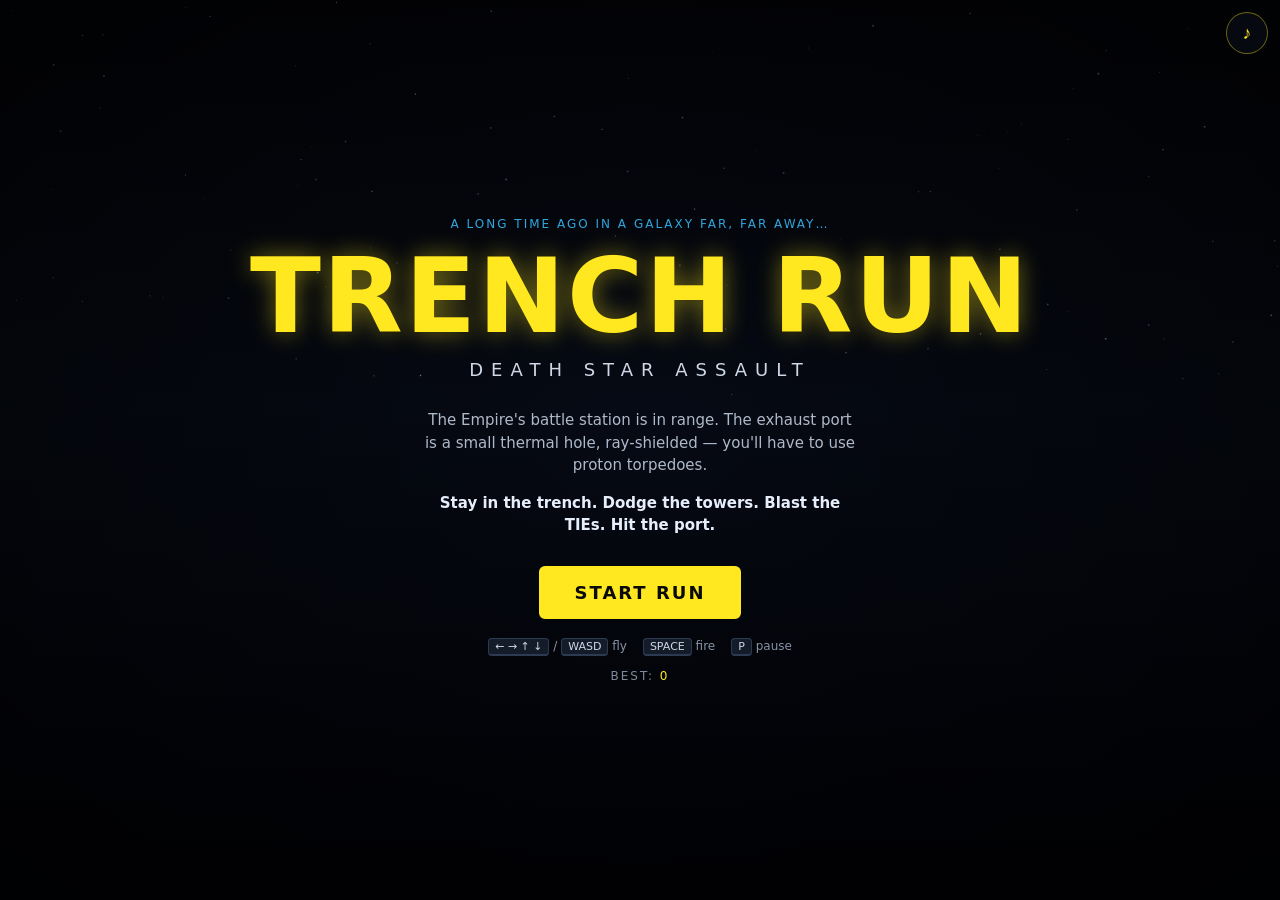
==== index.html @ b116ce04 "Trench Run: Death Star Assault — Star Wars trench-run arcade game Pseudo-3D X-wing trench shooter bu" ====
<!DOCTYPE html>
<html lang="en">
<head>
<meta charset="UTF-8" />
<meta name="viewport" content="width=device-width, initial-scale=1.0, viewport-fit=cover" />
<meta name="theme-color" content="#000000" />
<meta name="description" content="Trench Run — a Star Wars-inspired Death Star trench-run arcade shooter. Pilot your X-wing, blast TIE fighters, and fire torpedoes into the exhaust port." />
<title>TRENCH RUN — Death Star Assault</title>
<link rel="stylesheet" href="style.css" />
<link rel="icon" href="data:image/svg+xml,%3Csvg xmlns='http://www.w3.org/2000/svg' viewBox='0 0 100 100'%3E%3Ccircle cx='50' cy='50' r='46' fill='%23000' stroke='%23ffe81f' stroke-width='4'/%3E%3Ccircle cx='66' cy='38' r='12' fill='none' stroke='%23ffe81f' stroke-width='3'/%3E%3C/svg%3E" />
</head>
<body>
  <div id="game-wrap">
    <canvas id="game"></canvas>

    <!-- HUD -->
    <div id="hud" class="hidden" aria-hidden="true">
      <div class="hud-row hud-top">
        <div class="hud-block">
          <span class="hud-label">SHIELDS</span>
          <div class="bar"><div id="shield-fill" class="bar-fill"></div></div>
        </div>
        <div class="hud-block hud-center">
          <span class="hud-label">SCORE</span>
          <span id="score" class="hud-value">0</span>
        </div>
        <div class="hud-block hud-right">
          <span class="hud-label">APPROACH</span>
          <div class="bar"><div id="dist-fill" class="bar-fill dist"></div></div>
        </div>
      </div>
      <div id="targeting" class="targeting hidden">⟢ STAY ON TARGET ⟣</div>
    </div>

    <!-- Touch controls -->
    <div id="touch-controls" class="hidden">
      <button id="fire-btn" aria-label="Fire">FIRE</button>
    </div>

    <!-- Title / menus -->
    <div id="overlay" class="overlay">
      <div id="title-screen" class="screen">
        <div class="crawl-badge">A LONG TIME AGO IN A GALAXY FAR, FAR AWAY…</div>
        <h1 class="logo">TRENCH&nbsp;RUN</h1>
        <p class="subtitle">DEATH STAR ASSAULT</p>
        <div class="brief">
          <p>The Empire's battle station is in range. The exhaust port is a small thermal hole, ray-shielded — you'll have to use proton torpedoes.</p>
          <p><strong>Stay in the trench. Dodge the towers. Blast the TIEs. Hit the port.</strong></p>
        </div>
        <button id="start-btn" class="btn primary">START RUN</button>
        <div class="controls-hint">
          <span><kbd>← → ↑ ↓</kbd> / <kbd>WASD</kbd> fly</span>
          <span><kbd>SPACE</kbd> fire</span>
          <span><kbd>P</kbd> pause</span>
          <span class="touch-only">Drag to fly · auto-fire</span>
        </div>
        <div class="hiscore-line">BEST: <span id="title-hiscore">0</span></div>
      </div>

      <div id="pause-screen" class="screen hidden">
        <h2 class="panel-title">PAUSED</h2>
        <button id="resume-btn" class="btn primary">RESUME</button>
        <button id="restart-btn" class="btn">ABORT &amp; RESTART</button>
      </div>

      <div id="end-screen" class="screen hidden">
        <h2 id="end-title" class="panel-title">DESTROYED</h2>
        <p id="end-msg" class="end-msg"></p>
        <div class="score-final">
          <div>SCORE <span id="final-score">0</span></div>
          <div>BEST <span id="final-best">0</span></div>
        </div>
        <button id="again-btn" class="btn primary">FLY AGAIN</button>
      </div>
    </div>

    <!-- top-right utility buttons -->
    <div id="util">
      <button id="mute-btn" class="util-btn" aria-label="Sound on" aria-pressed="false" title="Sound">♪</button>
      <button id="pause-toggle" class="util-btn hidden" aria-label="Pause" title="Pause">⏸</button>
    </div>
  </div>

  <script src="game.js"></script>
</body>
</html>
---- style.css ----
:root{
  --gold:#ffe81f;
  --gold-dim:#c9b417;
  --red:#ff3b30;
  --blue:#39c2ff;
  --green:#6bff5a;
  --panel:rgba(8,12,20,0.82);
  --hud-font:"Segoe UI",Roboto,system-ui,sans-serif;
}

*{box-sizing:border-box;-webkit-tap-highlight-color:transparent;}
html,body{
  margin:0;padding:0;height:100%;width:100%;
  background:#000;color:#dfe7f2;
  font-family:var(--hud-font);
  overflow:hidden;
  overscroll-behavior:none;
}

#game-wrap{
  position:fixed;inset:0;
  display:flex;align-items:center;justify-content:center;
  background:radial-gradient(ellipse at 50% 30%,#0a1224 0%,#02040a 60%,#000 100%);
}
canvas#game{
  display:block;width:100%;height:100%;
  image-rendering:optimizeSpeed;
  touch-action:none;            /* gameplay owns gestures; menus can still scroll */
}

.hidden{display:none !important;}

/* ---------- HUD ---------- */
#hud{
  position:absolute;inset:0;
  pointer-events:none;
  padding:max(14px,env(safe-area-inset-top)) max(16px,env(safe-area-inset-right)) 16px max(16px,env(safe-area-inset-left));
  font-weight:600;
  text-shadow:0 0 6px rgba(0,0,0,0.9);
}
.hud-row{display:flex;justify-content:space-between;align-items:flex-start;gap:12px;}
.hud-block{display:flex;flex-direction:column;gap:4px;min-width:0;}
.hud-center{align-items:center;min-width:80px;}
.hud-right{align-items:flex-end;padding-right:92px;}  /* clear the mute/pause buttons */
.hud-label{font-size:11px;letter-spacing:2px;color:var(--gold);opacity:.85;}
.hud-value{font-size:26px;font-variant-numeric:tabular-nums;line-height:1;letter-spacing:1px;}
.bar{
  width:clamp(72px,26vw,130px);height:10px;border:1px solid rgba(255,232,31,.45);
  background:rgba(255,232,31,.08);border-radius:2px;overflow:hidden;
}
.hud-right .bar{direction:rtl;}
.bar-fill{height:100%;width:100%;background:linear-gradient(90deg,var(--green),#bfff5a);transition:width .12s linear,background .3s;}
.bar-fill.dist{background:linear-gradient(90deg,var(--blue),#bfe9ff);}

.targeting{
  position:absolute;left:50%;top:64px;transform:translateX(-50%);
  color:var(--gold);font-size:clamp(13px,3.4vw,18px);letter-spacing:3px;
  animation:pulse 1s ease-in-out infinite;
}
@keyframes pulse{0%,100%{opacity:.4}50%{opacity:1}}

/* ---------- overlay / screens ---------- */
.overlay{
  position:absolute;inset:0;
  display:flex;align-items:flex-start;justify-content:center;
  text-align:center;padding:24px;
  background:radial-gradient(ellipse at center,rgba(0,0,0,.35),rgba(0,0,0,.78));
  z-index:5;
  overflow-y:auto;-webkit-overflow-scrolling:touch;touch-action:pan-y;
}
.screen{
  max-width:560px;width:100%;margin:auto 0;   /* centre when it fits, scroll when it doesn't */
  display:flex;flex-direction:column;align-items:center;gap:14px;
  animation:fade .4s ease;
}
@keyframes fade{from{opacity:0;transform:translateY(8px)}to{opacity:1;transform:none}}

.crawl-badge{
  color:var(--blue);font-size:clamp(9px,2.4vw,12px);letter-spacing:2px;
  opacity:.85;margin-bottom:4px;
}
.logo{
  margin:0;color:var(--gold);
  font-size:clamp(48px,15vw,104px);font-weight:900;line-height:.92;
  letter-spacing:2px;
  text-shadow:0 0 24px rgba(255,232,31,.45),0 0 2px #000;
}
.subtitle{margin:0;letter-spacing:8px;font-size:clamp(12px,3.4vw,18px);color:#cfd8e6;}
.brief{font-size:clamp(13px,3.4vw,15px);line-height:1.5;color:#aeb9c9;max-width:440px;}
.brief strong{color:#e7eefb;}
.panel-title{
  color:var(--gold);font-size:clamp(28px,9vw,52px);margin:0 0 6px;letter-spacing:3px;
  text-shadow:0 0 18px rgba(255,232,31,.4);
}
#end-title.fail{color:var(--red);text-shadow:0 0 18px rgba(255,59,48,.5);}
.end-msg{font-size:clamp(13px,3.6vw,16px);color:#b9c4d4;max-width:420px;line-height:1.5;margin:0;}

.btn{
  pointer-events:auto;cursor:pointer;
  font-family:inherit;font-weight:800;letter-spacing:2px;
  font-size:clamp(15px,4vw,18px);
  padding:14px 34px;border-radius:6px;
  border:2px solid var(--gold);
  background:transparent;color:var(--gold);
  transition:transform .08s,background .15s,color .15s,box-shadow .15s;
  min-width:200px;
}
.btn:hover,.btn:focus-visible{background:var(--gold);color:#0a0a0a;box-shadow:0 0 22px rgba(255,232,31,.4);outline:none;}
.btn:active{transform:scale(.96);}
.btn.primary{background:var(--gold);color:#0a0a0a;}
.btn.primary:hover{box-shadow:0 0 28px rgba(255,232,31,.6);}

.controls-hint{
  display:flex;flex-wrap:wrap;gap:8px 16px;justify-content:center;
  font-size:12px;color:#8794a6;margin-top:6px;
}
kbd{
  background:#141b29;border:1px solid #2c3a52;border-bottom-width:2px;
  border-radius:4px;padding:1px 6px;color:#cdd7e6;font-size:11px;font-family:inherit;
}
.score-final{display:flex;gap:28px;justify-content:center;font-size:clamp(13px,3.6vw,15px);color:#9fb0c4;letter-spacing:2px;margin:2px 0;}
.score-final span{display:block;color:var(--gold);font-size:clamp(26px,8vw,38px);font-weight:800;font-variant-numeric:tabular-nums;}
.hiscore-line{font-size:12px;letter-spacing:2px;color:#7d8a9c;margin-top:2px;}
.hiscore-line span{color:var(--gold);}

/* ---------- util buttons ---------- */
#util{position:absolute;top:max(12px,env(safe-area-inset-top));right:max(12px,env(safe-area-inset-right));display:flex;gap:8px;z-index:6;}
.util-btn{
  pointer-events:auto;cursor:pointer;
  width:42px;height:42px;border-radius:50%;
  border:1px solid rgba(255,232,31,.4);
  background:var(--panel);color:var(--gold);
  font-size:18px;line-height:1;display:flex;align-items:center;justify-content:center;
}
.util-btn.off{color:#5a6678;border-color:#2b3a52;}

/* ---------- touch fire ---------- */
#touch-controls{position:absolute;inset:0;pointer-events:none;z-index:4;}
#fire-btn{
  pointer-events:auto;cursor:pointer;
  position:absolute;right:max(20px,env(safe-area-inset-right));bottom:max(24px,env(safe-area-inset-bottom));
  width:96px;height:96px;border-radius:50%;
  border:2px solid var(--red);
  background:radial-gradient(circle at 50% 40%,rgba(255,59,48,.35),rgba(255,59,48,.1));
  color:#ffd7d4;font-weight:900;letter-spacing:2px;font-size:16px;
  user-select:none;
}
#fire-btn:active{background:radial-gradient(circle at 50% 40%,rgba(255,59,48,.6),rgba(255,59,48,.2));transform:scale(.95);}

/* show touch-only hints only on coarse pointers */
.touch-only{display:none;}
@media (pointer:coarse){
  .touch-only{display:inline;}
  .controls-hint .desktop-only{display:none;}
}
@media (min-width:560px) and (pointer:fine){
  #touch-controls{display:none !important;}
}

/* respect reduced-motion: drop the decorative UI animations (gameplay is unaffected) */
@media (prefers-reduced-motion:reduce){
  .targeting{animation:none;opacity:.9;}
  .screen{animation:none;}
  .btn{transition:none;}
}

/* short viewports (phones in landscape): compact the menu so the primary button fits */
@media (max-height:480px){
  .overlay{padding:12px;}
  .screen{gap:8px;}
  .logo{font-size:clamp(40px,11vw,64px);}
  .subtitle{font-size:clamp(11px,3vw,15px);letter-spacing:5px;}
  .brief{font-size:13px;line-height:1.35;}
  .brief p{margin:4px 0;}
  .btn{padding:11px 28px;}
}
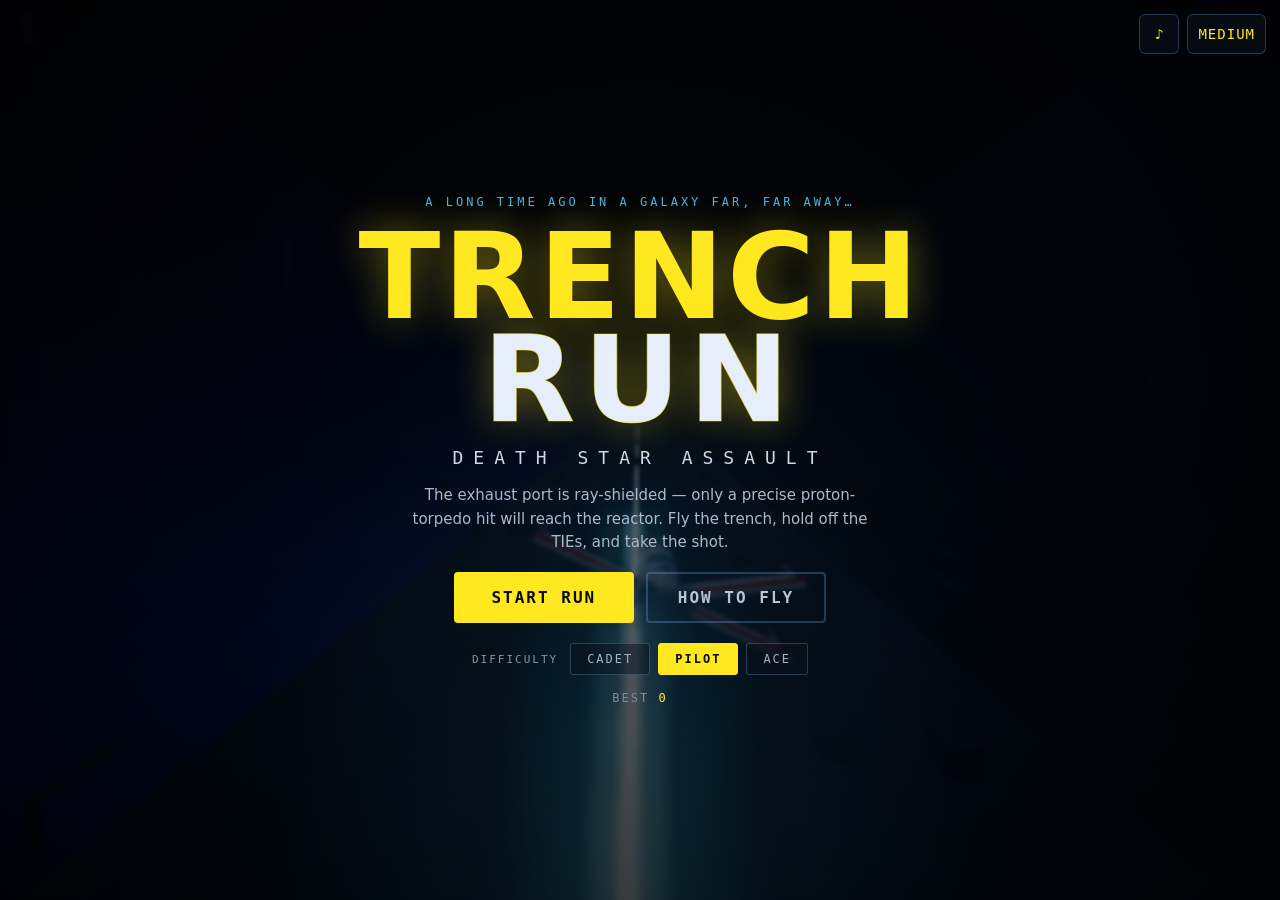
==== commit 9117dc60: "Rebuild Trench Run as a real-time 3D WebGL game (Three.js) Full rewrite from the 2D canvas prototype" ====
--- a/index.html
+++ b/index.html
@@ -4,83 +4,140 @@
 <meta charset="UTF-8" />
 <meta name="viewport" content="width=device-width, initial-scale=1.0, viewport-fit=cover" />
 <meta name="theme-color" content="#000000" />
-<meta name="description" content="Trench Run — a Star Wars-inspired Death Star trench-run arcade shooter. Pilot your X-wing, blast TIE fighters, and fire torpedoes into the exhaust port." />
+<meta name="description" content="Trench Run — a real-time 3D Star Wars-inspired X-wing trench-run shooter. Dogfight TIE fighters, dodge the trench, and torpedo the exhaust port." />
 <title>TRENCH RUN — Death Star Assault</title>
-<link rel="stylesheet" href="style.css" />
+<link rel="stylesheet" href="styles.css" />
 <link rel="icon" href="data:image/svg+xml,%3Csvg xmlns='http://www.w3.org/2000/svg' viewBox='0 0 100 100'%3E%3Ccircle cx='50' cy='50' r='46' fill='%23000' stroke='%23ffe81f' stroke-width='4'/%3E%3Ccircle cx='66' cy='38' r='12' fill='none' stroke='%23ffe81f' stroke-width='3'/%3E%3C/svg%3E" />
+<script type="importmap">
+{
+  "imports": {
+    "three": "./vendor/three/three.module.min.js",
+    "three/addons/": "./vendor/three/addons/"
+  }
+}
+</script>
 </head>
 <body>
-  <div id="game-wrap">
-    <canvas id="game"></canvas>
+  <div id="stage">
+    <canvas id="scene"></canvas>
+    <canvas id="hud"></canvas>
 
-    <!-- HUD -->
-    <div id="hud" class="hidden" aria-hidden="true">
-      <div class="hud-row hud-top">
-        <div class="hud-block">
-          <span class="hud-label">SHIELDS</span>
-          <div class="bar"><div id="shield-fill" class="bar-fill"></div></div>
+    <!-- Static HUD frame (HTML/CSS) -->
+    <div id="frame" class="hidden" aria-hidden="true">
+      <div class="corner tl">
+        <div class="gauge">
+          <span class="glabel">HULL</span>
+          <div class="meter"><i id="hull-fill"></i></div>
         </div>
-        <div class="hud-block hud-center">
-          <span class="hud-label">SCORE</span>
-          <span id="score" class="hud-value">0</span>
-        </div>
-        <div class="hud-block hud-right">
-          <span class="hud-label">APPROACH</span>
-          <div class="bar"><div id="dist-fill" class="bar-fill dist"></div></div>
+        <div class="gauge">
+          <span class="glabel">SHIELDS</span>
+          <div class="meter shield"><i id="shield-fill"></i></div>
         </div>
       </div>
-      <div id="targeting" class="targeting hidden">⟢ STAY ON TARGET ⟣</div>
+
+      <div class="corner tr">
+        <div class="readout"><span class="rlabel">SCORE</span><span id="score" class="rval">0</span></div>
+        <div class="readout"><span class="rlabel">TIE KILLS</span><span id="kills" class="rval">0</span></div>
+      </div>
+
+      <div class="corner bl">
+        <div class="throttle">
+          <span class="glabel">THROTTLE</span>
+          <div class="tbar"><i id="throttle-fill"></i></div>
+        </div>
+        <div class="throttle">
+          <span class="glabel">BOOST</span>
+          <div class="tbar"><i id="energy-fill"></i></div>
+        </div>
+      </div>
+
+      <div class="corner br">
+        <div class="approach">
+          <span class="glabel">APPROACH TO PORT</span>
+          <div class="tbar"><i id="dist-fill"></i></div>
+        </div>
+      </div>
+
+      <div id="banner" class="banner"></div>
+      <div id="lock-status" class="lock-status hidden">TORPEDO LOCK</div>
     </div>
 
     <!-- Touch controls -->
-    <div id="touch-controls" class="hidden">
-      <button id="fire-btn" aria-label="Fire">FIRE</button>
+    <div id="touch" class="hidden">
+      <div id="stick-zone"><div id="stick-base"><div id="stick-knob"></div></div></div>
+      <button id="boost-btn" class="tbtn" aria-label="Boost">BOOST</button>
+      <button id="torp-btn" class="tbtn torp hidden" aria-label="Fire torpedo">TORPEDO</button>
     </div>
 
-    <!-- Title / menus -->
+    <!-- Menus -->
     <div id="overlay" class="overlay">
-      <div id="title-screen" class="screen">
-        <div class="crawl-badge">A LONG TIME AGO IN A GALAXY FAR, FAR AWAY…</div>
-        <h1 class="logo">TRENCH&nbsp;RUN</h1>
-        <p class="subtitle">DEATH STAR ASSAULT</p>
-        <div class="brief">
-          <p>The Empire's battle station is in range. The exhaust port is a small thermal hole, ray-shielded — you'll have to use proton torpedoes.</p>
-          <p><strong>Stay in the trench. Dodge the towers. Blast the TIEs. Hit the port.</strong></p>
-        </div>
-        <button id="start-btn" class="btn primary">START RUN</button>
-        <div class="controls-hint">
-          <span><kbd>← → ↑ ↓</kbd> / <kbd>WASD</kbd> fly</span>
-          <span><kbd>SPACE</kbd> fire</span>
-          <span><kbd>P</kbd> pause</span>
-          <span class="touch-only">Drag to fly · auto-fire</span>
-        </div>
-        <div class="hiscore-line">BEST: <span id="title-hiscore">0</span></div>
+      <div id="loading" class="screen">
+        <div class="spinner"></div>
+        <p class="loading-txt">CALIBRATING TARGETING COMPUTER…</p>
       </div>
 
-      <div id="pause-screen" class="screen hidden">
+      <div id="title" class="screen hidden">
+        <div class="crawl">A LONG TIME AGO IN A GALAXY FAR, FAR AWAY…</div>
+        <h1 class="logo">TRENCH<span>RUN</span></h1>
+        <p class="tagline">DEATH STAR ASSAULT</p>
+        <p class="brief">The exhaust port is ray-shielded — only a precise proton-torpedo hit will reach the reactor. Fly the trench, hold off the TIEs, and take the shot.</p>
+        <div class="menu-buttons">
+          <button id="play-btn" class="btn primary">START RUN</button>
+          <button id="how-btn" class="btn ghost">HOW TO FLY</button>
+        </div>
+        <div class="diff-row" role="group" aria-label="Difficulty">
+          <span class="diff-label">DIFFICULTY</span>
+          <button class="diff" data-diff="cadet">CADET</button>
+          <button class="diff sel" data-diff="pilot">PILOT</button>
+          <button class="diff" data-diff="ace">ACE</button>
+        </div>
+        <div class="best-line">BEST <span id="title-best">0</span></div>
+      </div>
+
+      <div id="howto" class="screen hidden">
+        <h2 class="panel-title">FLIGHT MANUAL</h2>
+        <div class="manual">
+          <div class="mrow"><span class="mkeys"><kbd>W</kbd><kbd>A</kbd><kbd>S</kbd><kbd>D</kbd> / <kbd>◄►▲▼</kbd> / mouse</span><span>steer &amp; bank through the trench</span></div>
+          <div class="mrow"><span class="mkeys"><kbd>Space</kbd> / mouse / <kbd>L</kbd></span><span>fire quad lasers</span></div>
+          <div class="mrow"><span class="mkeys"><kbd>Shift</kbd></span><span>engine boost</span></div>
+          <div class="mrow"><span class="mkeys"><kbd>F</kbd> / <kbd>Space</kbd></span><span>fire proton torpedo (finale)</span></div>
+          <div class="mrow"><span class="mkeys"><kbd>P</kbd> / <kbd>Esc</kbd></span><span>pause</span></div>
+          <div class="mrow touch-only"><span class="mkeys">left stick</span><span>steer · lasers auto-fire</span></div>
+        </div>
+        <p class="hint-lock">Keep an enemy centered to build a <b>target lock</b>; the lead pip shows where to shoot. At the port, hold your aim until <b>TORPEDO LOCK</b>, then fire.</p>
+        <button id="how-back" class="btn primary">GOT IT</button>
+      </div>
+
+      <div id="pause" class="screen hidden">
         <h2 class="panel-title">PAUSED</h2>
         <button id="resume-btn" class="btn primary">RESUME</button>
-        <button id="restart-btn" class="btn">ABORT &amp; RESTART</button>
+        <button id="abort-btn" class="btn ghost">ABORT TO MENU</button>
       </div>
 
-      <div id="end-screen" class="screen hidden">
-        <h2 id="end-title" class="panel-title">DESTROYED</h2>
-        <p id="end-msg" class="end-msg"></p>
-        <div class="score-final">
-          <div>SCORE <span id="final-score">0</span></div>
-          <div>BEST <span id="final-best">0</span></div>
+      <div id="result" class="screen hidden">
+        <h2 id="result-title" class="panel-title">DIRECT HIT</h2>
+        <p id="result-msg" class="brief"></p>
+        <div class="stat-grid">
+          <div><span id="r-score">0</span><label>SCORE</label></div>
+          <div><span id="r-kills">0</span><label>TIE KILLS</label></div>
+          <div><span id="r-best">0</span><label>BEST</label></div>
         </div>
-        <button id="again-btn" class="btn primary">FLY AGAIN</button>
+        <div class="menu-buttons">
+          <button id="again-btn" class="btn primary">FLY AGAIN</button>
+          <button id="menu-btn" class="btn ghost">MAIN MENU</button>
+        </div>
       </div>
     </div>
 
-    <!-- top-right utility buttons -->
+    <!-- Top-right utilities -->
     <div id="util">
-      <button id="mute-btn" class="util-btn" aria-label="Sound on" aria-pressed="false" title="Sound">♪</button>
-      <button id="pause-toggle" class="util-btn hidden" aria-label="Pause" title="Pause">⏸</button>
+      <button id="sound-btn" class="ubtn" aria-label="Sound on" aria-pressed="false" title="Sound">♪</button>
+      <button id="quality-btn" class="ubtn" aria-label="Graphics quality" title="Graphics quality">HIGH</button>
+      <button id="pause-btn" class="ubtn hidden" aria-label="Pause" title="Pause">⏸</button>
     </div>
   </div>
 
-  <script src="game.js"></script>
+  <noscript><p style="color:#fff;text-align:center;margin-top:2em">This game requires JavaScript and WebGL.</p></noscript>
+  <script type="module" src="./src/main.js"></script>
 </body>
 </html>
--- a/styles.css
+++ b/styles.css
@@ -0,0 +1,153 @@
+:root{
+  --gold:#ffe81f;
+  --gold-dim:#b8a615;
+  --red:#ff3b30;
+  --amber:#ff9d2f;
+  --blue:#5cd0ff;
+  --green:#57ff8f;
+  --ink:#05070d;
+  --panel:rgba(8,13,22,0.78);
+  --panel-brd:rgba(120,180,240,0.28);
+  --hud-font:"Segoe UI",Roboto,system-ui,-apple-system,sans-serif;
+  --mono:"SFMono-Regular",Consolas,"Roboto Mono",monospace;
+}
+
+*{box-sizing:border-box;-webkit-tap-highlight-color:transparent;}
+html,body{margin:0;padding:0;height:100%;width:100%;background:#000;color:#e7eefb;font-family:var(--hud-font);overflow:hidden;overscroll-behavior:none;}
+
+#stage{position:fixed;inset:0;background:#000;}
+canvas#scene{position:absolute;inset:0;width:100%;height:100%;display:block;touch-action:none;}
+canvas#hud{position:absolute;inset:0;width:100%;height:100%;display:block;pointer-events:none;z-index:2;}
+.hidden{display:none !important;}
+
+/* ============ HUD FRAME ============ */
+#frame{position:absolute;inset:0;z-index:3;pointer-events:none;
+  padding:max(16px,env(safe-area-inset-top)) max(18px,env(safe-area-inset-right)) max(16px,env(safe-area-inset-bottom)) max(18px,env(safe-area-inset-left));
+  font-family:var(--mono);text-transform:uppercase;}
+.corner{position:absolute;display:flex;flex-direction:column;gap:10px;}
+.corner.tl{top:max(16px,env(safe-area-inset-top));left:max(18px,env(safe-area-inset-left));}
+.corner.tr{top:max(16px,env(safe-area-inset-top));right:max(74px,calc(env(safe-area-inset-right) + 74px));align-items:flex-end;}
+.corner.bl{bottom:max(16px,env(safe-area-inset-bottom));left:max(18px,env(safe-area-inset-left));}
+.corner.br{bottom:max(16px,env(safe-area-inset-bottom));right:max(18px,env(safe-area-inset-right));align-items:flex-end;}
+
+.gauge,.throttle,.approach{display:flex;flex-direction:column;gap:5px;}
+.glabel{font-size:10px;letter-spacing:2.5px;color:var(--blue);opacity:.85;}
+.meter{width:190px;height:11px;border:1px solid var(--panel-brd);background:rgba(4,8,14,.6);
+  clip-path:polygon(0 0,100% 0,100% 100%,6px 100%,0 calc(100% - 6px));overflow:hidden;}
+.meter i{display:block;height:100%;width:100%;transform-origin:left;
+  background:linear-gradient(90deg,#ff5a3c,#ffb03a);transition:transform .18s ease, background .3s;}
+.meter.shield i{background:linear-gradient(90deg,#2ea6ff,#8fe0ff);}
+.tbar{width:150px;height:9px;border:1px solid var(--panel-brd);background:rgba(4,8,14,.6);overflow:hidden;}
+.tbar i{display:block;height:100%;width:100%;transform:scaleX(0);transform-origin:left;background:linear-gradient(90deg,var(--gold-dim),var(--gold));transition:transform .12s linear;}
+.approach .tbar i{background:linear-gradient(90deg,#2ea6ff,#bfe9ff);transform:scaleX(0);}
+#energy-fill{background:linear-gradient(90deg,#39c2ff,#8fe0ff);}
+
+.readout{display:flex;flex-direction:column;align-items:flex-end;gap:2px;margin-bottom:6px;}
+.rlabel{font-size:10px;letter-spacing:2.5px;color:var(--blue);opacity:.8;}
+.rval{font-size:26px;letter-spacing:1px;color:var(--gold);line-height:1;font-variant-numeric:tabular-nums;
+  text-shadow:0 0 14px rgba(255,232,31,.45);}
+
+.banner{position:absolute;top:16%;left:50%;transform:translateX(-50%);text-align:center;
+  font-size:clamp(16px,4vw,30px);letter-spacing:6px;color:var(--gold);font-weight:700;
+  text-shadow:0 0 20px rgba(255,232,31,.6),0 2px 6px #000;opacity:0;transition:opacity .25s;pointer-events:none;white-space:nowrap;}
+.banner.show{opacity:1;}
+.banner.warn{color:var(--red);text-shadow:0 0 20px rgba(255,59,48,.7),0 2px 6px #000;}
+.lock-status{position:absolute;top:calc(50% + 92px);left:50%;transform:translateX(-50%);
+  color:var(--amber);font-size:14px;letter-spacing:4px;font-family:var(--mono);animation:blink .7s steps(2) infinite;}
+.lock-status.locked{color:var(--red);animation:none;}
+@keyframes blink{50%{opacity:.25}}
+
+/* ============ TOUCH ============ */
+#touch{position:absolute;inset:0;z-index:4;pointer-events:none;}
+#stick-zone{position:absolute;left:max(0px,env(safe-area-inset-left));bottom:max(8px,env(safe-area-inset-bottom));width:45%;height:60%;pointer-events:auto;touch-action:none;}
+#stick-base{position:absolute;width:118px;height:118px;border-radius:50%;
+  border:1.5px solid rgba(120,180,240,.35);background:radial-gradient(circle,rgba(20,30,45,.4),rgba(8,12,20,.15));
+  opacity:0;transition:opacity .15s;pointer-events:none;}
+#stick-knob{position:absolute;left:50%;top:50%;width:52px;height:52px;margin:-26px 0 0 -26px;border-radius:50%;
+  border:1.5px solid var(--gold);background:radial-gradient(circle,rgba(255,232,31,.3),rgba(255,232,31,.05));}
+#stick-base.active{opacity:1;}
+.tbtn{position:absolute;pointer-events:auto;font-family:var(--mono);font-weight:800;letter-spacing:2px;
+  border-radius:50%;border:2px solid var(--blue);color:#dff3ff;background:radial-gradient(circle at 50% 38%,rgba(60,160,220,.3),rgba(20,40,60,.12));
+  user-select:none;}
+#boost-btn{right:max(22px,env(safe-area-inset-right));bottom:calc(max(26px,env(safe-area-inset-bottom)) + 96px);width:78px;height:78px;font-size:12px;}
+#torp-btn{right:max(22px,env(safe-area-inset-right));bottom:max(26px,env(safe-area-inset-bottom));width:104px;height:104px;font-size:14px;
+  border-color:var(--red);color:#ffd7d4;background:radial-gradient(circle at 50% 38%,rgba(255,59,48,.34),rgba(255,59,48,.1));}
+.tbtn:active{transform:scale(.94);filter:brightness(1.3);}
+
+/* ============ OVERLAY / MENUS ============ */
+.overlay{position:absolute;inset:0;z-index:6;display:flex;align-items:flex-start;justify-content:center;
+  text-align:center;padding:24px;overflow-y:auto;-webkit-overflow-scrolling:touch;touch-action:pan-y;
+  background:radial-gradient(ellipse at 50% 42%,rgba(4,8,16,.55),rgba(0,0,0,.86));backdrop-filter:blur(2px);}
+.screen{max-width:600px;width:100%;margin:auto 0;display:flex;flex-direction:column;align-items:center;gap:16px;animation:rise .45s cubic-bezier(.2,.7,.3,1);}
+@keyframes rise{from{opacity:0;transform:translateY(14px)}to{opacity:1;transform:none}}
+
+.spinner{width:44px;height:44px;border-radius:50%;border:3px solid rgba(255,232,31,.2);border-top-color:var(--gold);animation:spin 1s linear infinite;}
+@keyframes spin{to{transform:rotate(360deg)}}
+.loading-txt{font-family:var(--mono);letter-spacing:3px;color:var(--blue);font-size:12px;}
+
+.crawl{color:var(--blue);font-size:clamp(9px,2.4vw,12px);letter-spacing:3px;opacity:.85;font-family:var(--mono);}
+.logo{margin:0;font-weight:900;line-height:.86;letter-spacing:3px;color:var(--gold);
+  font-size:clamp(52px,16vw,120px);text-shadow:0 0 40px rgba(255,232,31,.4),0 0 2px #000;display:flex;flex-direction:column;}
+.logo span{color:#e7eefb;-webkit-text-stroke:1px rgba(255,232,31,.5);letter-spacing:8px;}
+.tagline{margin:0;letter-spacing:10px;font-size:clamp(12px,3.4vw,18px);color:#cfd8e6;font-family:var(--mono);}
+.brief{font-size:clamp(13px,3.4vw,15px);line-height:1.55;color:#aeb9c9;max-width:460px;margin:0;}
+.brief b{color:#e7eefb;}
+.panel-title{margin:0;color:var(--gold);font-size:clamp(26px,8vw,46px);letter-spacing:4px;text-shadow:0 0 18px rgba(255,232,31,.4);}
+#result-title.fail{color:var(--red);text-shadow:0 0 18px rgba(255,59,48,.5);}
+
+.menu-buttons{display:flex;gap:12px;flex-wrap:wrap;justify-content:center;margin-top:2px;}
+.btn{pointer-events:auto;cursor:pointer;font-family:var(--mono);font-weight:800;letter-spacing:2px;font-size:clamp(14px,3.6vw,16px);
+  padding:14px 30px;border-radius:4px;border:2px solid var(--gold);background:transparent;color:var(--gold);
+  transition:transform .08s,background .15s,color .15s,box-shadow .15s;min-width:180px;}
+.btn:hover,.btn:focus-visible{background:var(--gold);color:#0a0a0a;box-shadow:0 0 26px rgba(255,232,31,.45);outline:none;}
+.btn:active{transform:scale(.96);}
+.btn.primary{background:var(--gold);color:#0a0a0a;}
+.btn.primary:hover{box-shadow:0 0 30px rgba(255,232,31,.6);}
+.btn.ghost{border-color:var(--panel-brd);color:#b7c4d6;}
+.btn.ghost:hover{background:rgba(120,180,240,.12);color:#eaf2ff;box-shadow:none;}
+
+.diff-row{display:flex;align-items:center;gap:8px;flex-wrap:wrap;justify-content:center;margin-top:4px;}
+.diff-label{font-family:var(--mono);font-size:11px;letter-spacing:2px;color:#8794a6;margin-right:4px;}
+.diff{pointer-events:auto;cursor:pointer;font-family:var(--mono);font-size:12px;letter-spacing:2px;padding:8px 16px;border-radius:3px;
+  border:1px solid var(--panel-brd);background:rgba(10,16,26,.5);color:#9fb0c4;transition:all .15s;}
+.diff:hover{color:#eaf2ff;border-color:var(--blue);}
+.diff.sel{background:var(--gold);border-color:var(--gold);color:#0a0a0a;font-weight:800;}
+.best-line{font-family:var(--mono);font-size:12px;letter-spacing:2px;color:#7d8a9c;}
+.best-line span{color:var(--gold);}
+
+.manual{display:flex;flex-direction:column;gap:10px;width:100%;max-width:480px;font-family:var(--mono);}
+.mrow{display:flex;justify-content:space-between;gap:14px;align-items:center;font-size:13px;color:#c3cede;
+  border-bottom:1px solid rgba(120,180,240,.12);padding-bottom:9px;text-align:left;}
+.mkeys{display:flex;gap:5px;align-items:center;flex-wrap:wrap;color:#8794a6;font-size:12px;}
+kbd{background:#141b29;border:1px solid #2c3a52;border-bottom-width:2px;border-radius:4px;padding:2px 7px;color:#cdd7e6;font-size:11px;font-family:var(--mono);}
+.hint-lock{font-size:12px;color:#93a1b5;max-width:460px;line-height:1.5;}
+.hint-lock b{color:var(--amber);}
+
+.stat-grid{display:flex;gap:26px;justify-content:center;margin:4px 0;font-family:var(--mono);}
+.stat-grid div{display:flex;flex-direction:column;gap:2px;}
+.stat-grid span{color:var(--gold);font-size:clamp(24px,7vw,34px);font-weight:800;font-variant-numeric:tabular-nums;}
+.stat-grid label{font-size:10px;letter-spacing:2px;color:#8794a6;}
+
+/* ============ UTIL BUTTONS ============ */
+#util{position:absolute;top:max(14px,env(safe-area-inset-top));right:max(14px,env(safe-area-inset-right));display:flex;gap:8px;z-index:7;}
+.ubtn{pointer-events:auto;cursor:pointer;height:40px;min-width:40px;padding:0 10px;border-radius:6px;border:1px solid var(--panel-brd);
+  background:var(--panel);color:var(--gold);font-size:14px;font-family:var(--mono);letter-spacing:1px;display:flex;align-items:center;justify-content:center;}
+.ubtn:hover{border-color:var(--blue);}
+.ubtn.off{color:#5a6678;}
+
+.touch-only{display:none;}
+@media (pointer:coarse){.touch-only{display:flex;}}
+@media (min-width:820px) and (pointer:fine){#touch{display:none !important;}}
+
+@media (max-height:470px){
+  .overlay{padding:12px;}
+  .screen{gap:9px;}
+  .logo{font-size:clamp(40px,11vw,64px);}
+  .brief{font-size:12px;line-height:1.4;}
+  .btn{padding:10px 24px;}
+}
+@media (prefers-reduced-motion:reduce){
+  .screen{animation:none;}
+  .lock-status{animation:none;}
+  .btn{transition:none;}
+}
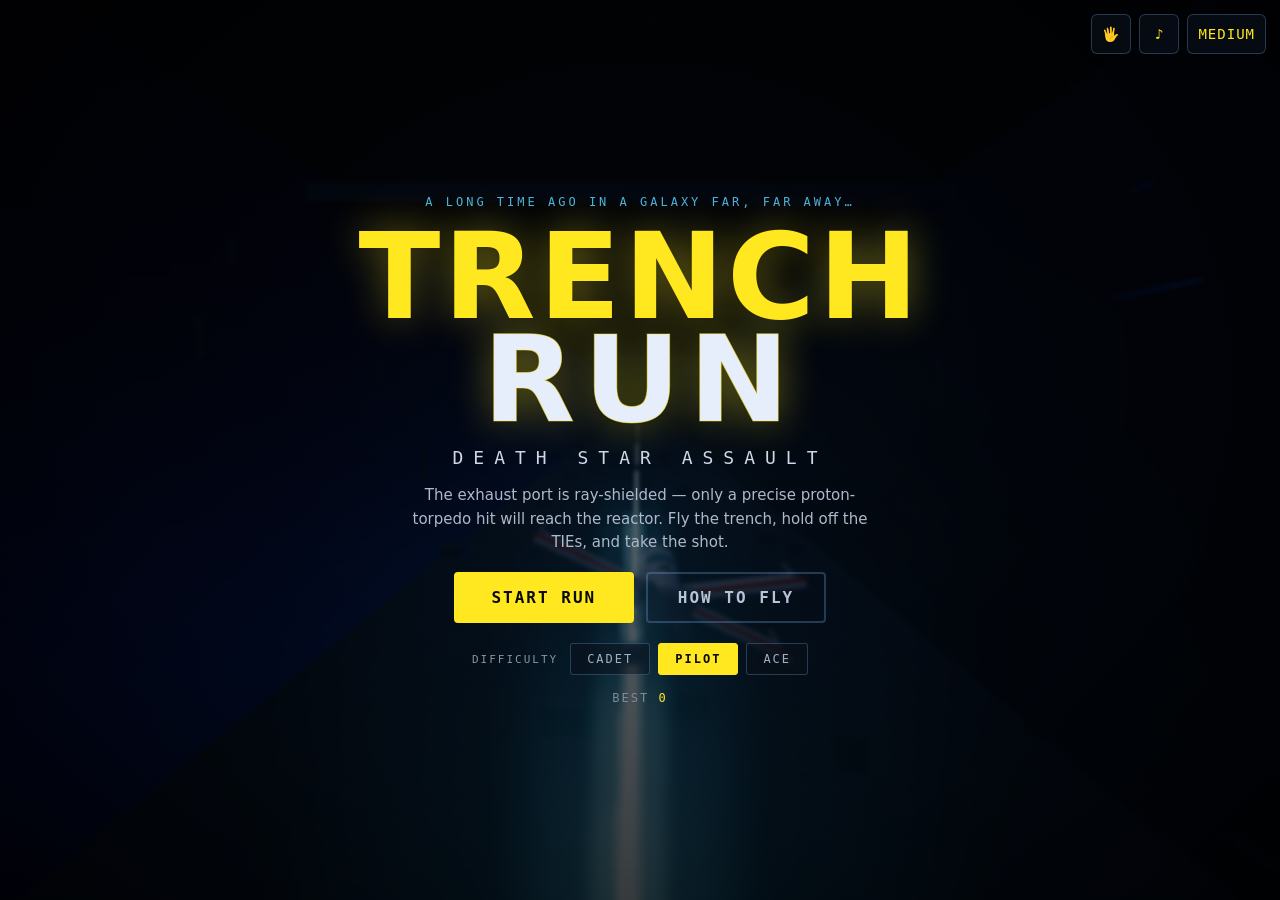
==== commit 2e4b3365: "Add webcam hand-tracking controls (TensorFlow.js) Toggle with the new hand button: open palm steers " ====
--- a/index.html
+++ b/index.html
@@ -62,6 +62,13 @@
       <div id="lock-status" class="lock-status hidden">TORPEDO LOCK</div>
     </div>
 
+    <!-- Hand-tracking PiP (webcam controls) -->
+    <div id="handpip" class="hidden" aria-hidden="true">
+      <canvas id="hand-overlay" width="168" height="126"></canvas>
+      <div id="hand-status">LOADING…</div>
+      <video id="hand-video" playsinline muted></video>
+    </div>
+
     <!-- Touch controls -->
     <div id="touch" class="hidden">
       <div id="stick-zone"><div id="stick-base"><div id="stick-knob"></div></div></div>
@@ -102,6 +109,7 @@
           <div class="mrow"><span class="mkeys"><kbd>Shift</kbd></span><span>engine boost</span></div>
           <div class="mrow"><span class="mkeys"><kbd>F</kbd> / <kbd>Space</kbd></span><span>fire proton torpedo (finale)</span></div>
           <div class="mrow"><span class="mkeys"><kbd>P</kbd> / <kbd>Esc</kbd></span><span>pause</span></div>
+          <div class="mrow"><span class="mkeys">🖐 webcam</span><span>toggle the 🖐 button — open palm steers · pinch fires · fist boosts</span></div>
           <div class="mrow touch-only"><span class="mkeys">left stick</span><span>steer · lasers auto-fire</span></div>
         </div>
         <p class="hint-lock">Keep an enemy centered to build a <b>target lock</b>; the lead pip shows where to shoot. At the port, hold your aim until <b>TORPEDO LOCK</b>, then fire.</p>
@@ -131,6 +139,7 @@
 
     <!-- Top-right utilities -->
     <div id="util">
+      <button id="hand-btn" class="ubtn off" aria-label="Hand controls (webcam)" aria-pressed="false" title="Hand controls (webcam)">🖐</button>
       <button id="sound-btn" class="ubtn" aria-label="Sound on" aria-pressed="false" title="Sound">♪</button>
       <button id="quality-btn" class="ubtn" aria-label="Graphics quality" title="Graphics quality">HIGH</button>
       <button id="pause-btn" class="ubtn hidden" aria-label="Pause" title="Pause">⏸</button>
--- a/styles.css
+++ b/styles.css
@@ -135,6 +135,16 @@
 .ubtn:hover{border-color:var(--blue);}
 .ubtn.off{color:#5a6678;}
 
+/* hand-tracking PiP */
+#handpip{position:absolute;left:max(14px,env(safe-area-inset-left));bottom:max(14px,env(safe-area-inset-bottom));z-index:7;
+  display:flex;flex-direction:column;gap:4px;pointer-events:none;}
+#handpip canvas{width:168px;height:126px;border-radius:8px;border:1px solid var(--panel-brd);background:var(--ink);}
+#hand-status{font-family:var(--mono);font-size:10px;letter-spacing:2px;color:var(--gold);text-align:center;text-shadow:0 0 6px rgba(0,0,0,.8);}
+#hand-video{display:none;}
+.ubtn.busy{animation:handpulse 1s infinite;}
+@keyframes handpulse{50%{opacity:.35;}}
+@media (pointer:coarse){#handpip{left:auto;right:max(14px,env(safe-area-inset-right));bottom:auto;top:64px;}}
+
 .touch-only{display:none;}
 @media (pointer:coarse){.touch-only{display:flex;}}
 @media (min-width:820px) and (pointer:fine){#touch{display:none !important;}}
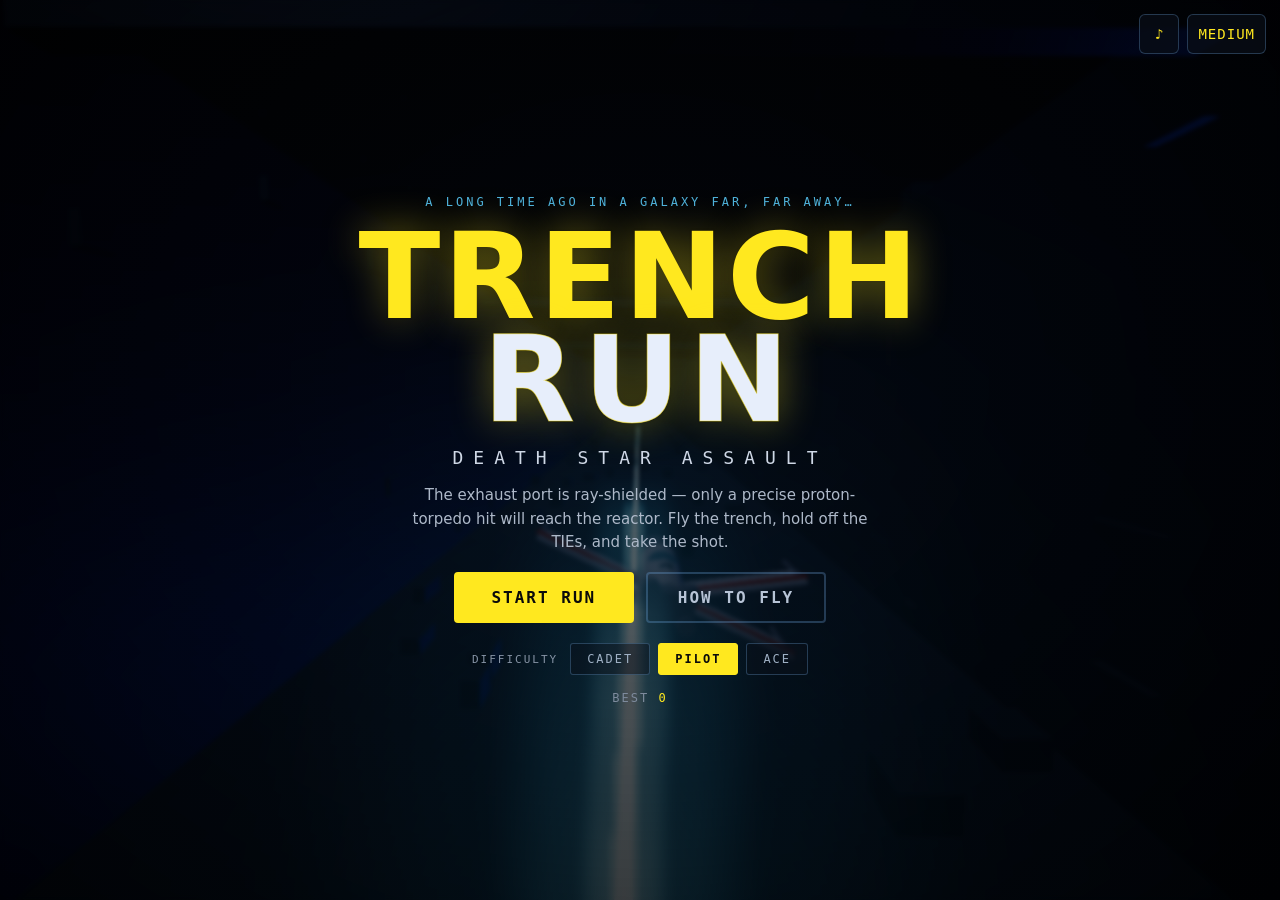
==== commit 7dc78f46: "Remove webcam hand-tracking controls and all vendored TF.js The TF.js WebGL backend could not coexis" ====
--- a/index.html
+++ b/index.html
@@ -62,13 +62,6 @@
       <div id="lock-status" class="lock-status hidden">TORPEDO LOCK</div>
     </div>
 
-    <!-- Hand-tracking PiP (webcam controls) -->
-    <div id="handpip" class="hidden" aria-hidden="true">
-      <canvas id="hand-overlay" width="168" height="126"></canvas>
-      <div id="hand-status">LOADING…</div>
-      <video id="hand-video" playsinline muted></video>
-    </div>
-
     <!-- Touch controls -->
     <div id="touch" class="hidden">
       <div id="stick-zone"><div id="stick-base"><div id="stick-knob"></div></div></div>
@@ -109,7 +102,6 @@
           <div class="mrow"><span class="mkeys"><kbd>Shift</kbd></span><span>engine boost</span></div>
           <div class="mrow"><span class="mkeys"><kbd>F</kbd> / <kbd>Space</kbd></span><span>fire proton torpedo (finale)</span></div>
           <div class="mrow"><span class="mkeys"><kbd>P</kbd> / <kbd>Esc</kbd></span><span>pause</span></div>
-          <div class="mrow"><span class="mkeys">🖐 webcam</span><span>toggle the 🖐 button — open palm steers · pinch fires · fist boosts</span></div>
           <div class="mrow touch-only"><span class="mkeys">left stick</span><span>steer · lasers auto-fire</span></div>
         </div>
         <p class="hint-lock">Keep an enemy centered to build a <b>target lock</b>; the lead pip shows where to shoot. At the port, hold your aim until <b>TORPEDO LOCK</b>, then fire.</p>
@@ -139,7 +131,6 @@
 
     <!-- Top-right utilities -->
     <div id="util">
-      <button id="hand-btn" class="ubtn off" aria-label="Hand controls (webcam)" aria-pressed="false" title="Hand controls (webcam)">🖐</button>
       <button id="sound-btn" class="ubtn" aria-label="Sound on" aria-pressed="false" title="Sound">♪</button>
       <button id="quality-btn" class="ubtn" aria-label="Graphics quality" title="Graphics quality">HIGH</button>
       <button id="pause-btn" class="ubtn hidden" aria-label="Pause" title="Pause">⏸</button>
--- a/styles.css
+++ b/styles.css
@@ -135,16 +135,6 @@
 .ubtn:hover{border-color:var(--blue);}
 .ubtn.off{color:#5a6678;}
 
-/* hand-tracking PiP */
-#handpip{position:absolute;left:max(14px,env(safe-area-inset-left));bottom:max(14px,env(safe-area-inset-bottom));z-index:7;
-  display:flex;flex-direction:column;gap:4px;pointer-events:none;}
-#handpip canvas{width:168px;height:126px;border-radius:8px;border:1px solid var(--panel-brd);background:var(--ink);}
-#hand-status{font-family:var(--mono);font-size:10px;letter-spacing:2px;color:var(--gold);text-align:center;text-shadow:0 0 6px rgba(0,0,0,.8);}
-#hand-video{display:none;}
-.ubtn.busy{animation:handpulse 1s infinite;}
-@keyframes handpulse{50%{opacity:.35;}}
-@media (pointer:coarse){#handpip{left:auto;right:max(14px,env(safe-area-inset-right));bottom:auto;top:64px;}}
-
 .touch-only{display:none;}
 @media (pointer:coarse){.touch-only{display:flex;}}
 @media (min-width:820px) and (pointer:fine){#touch{display:none !important;}}
